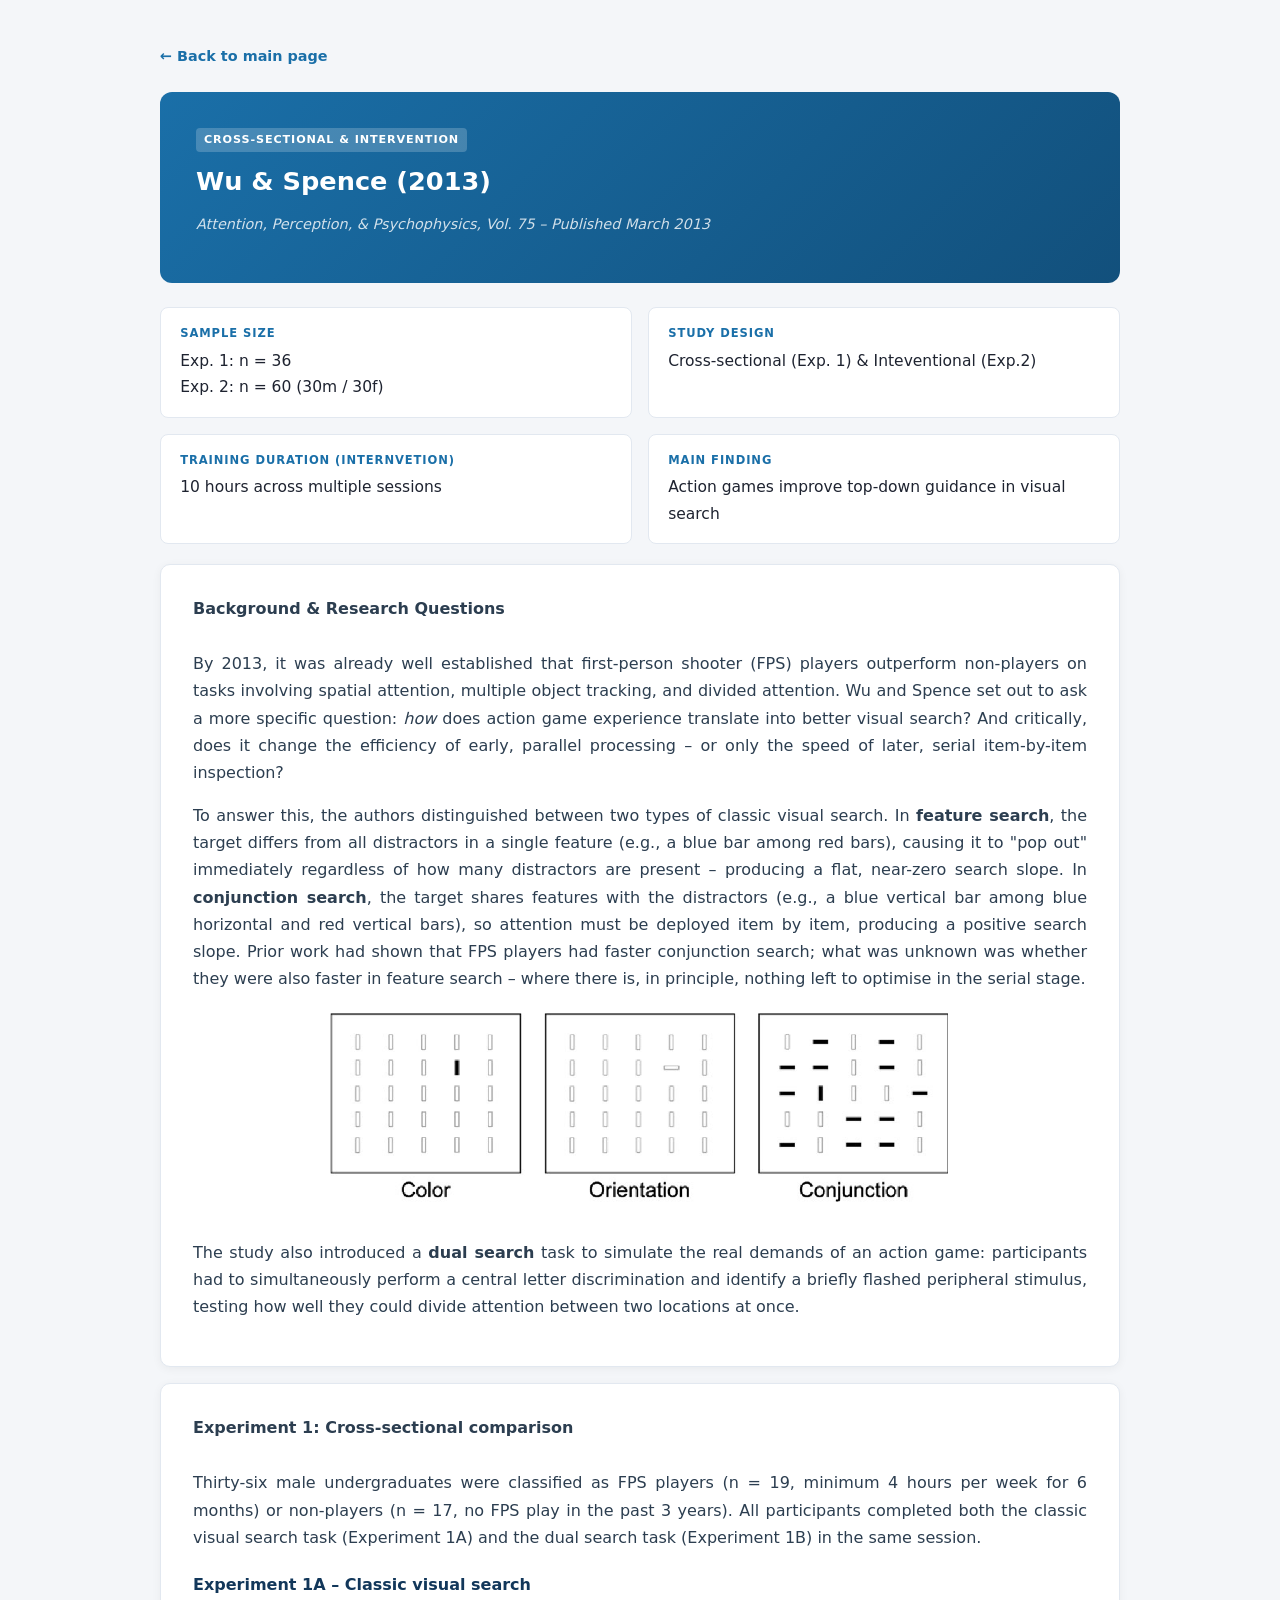
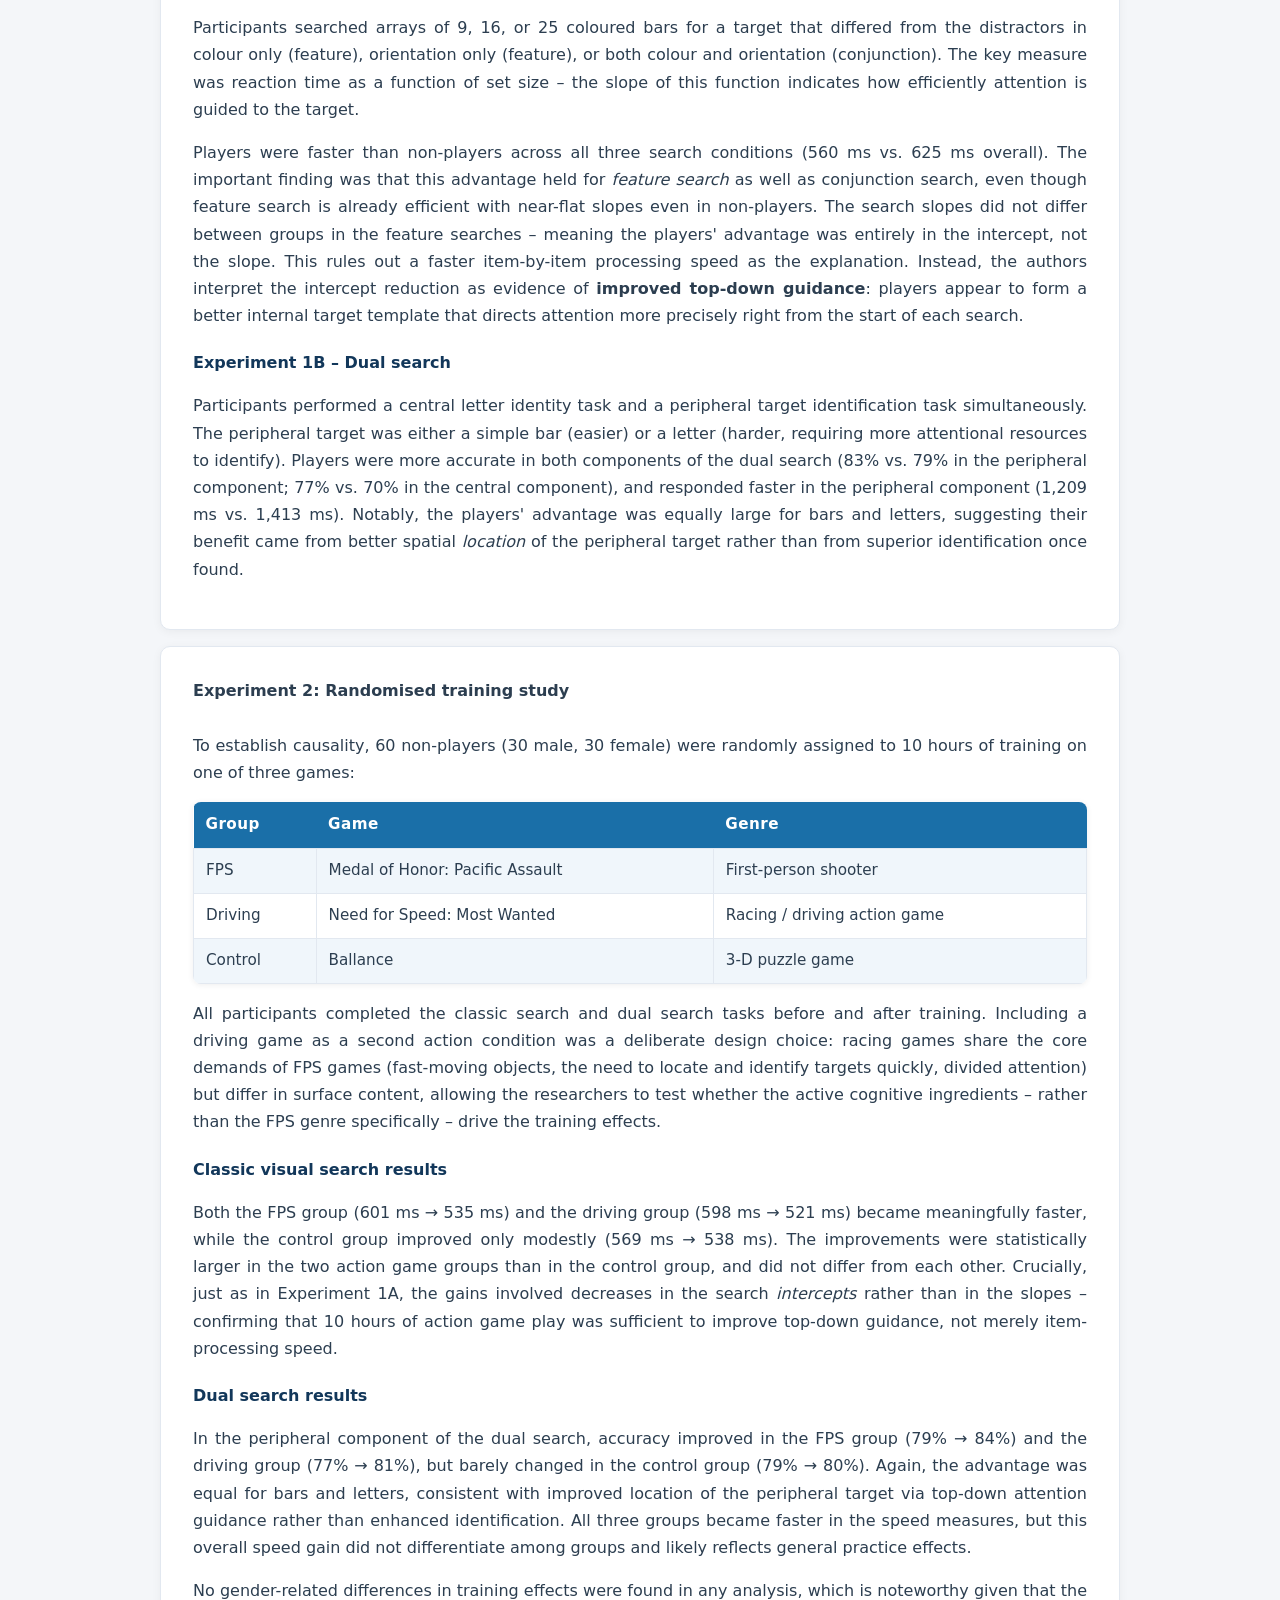
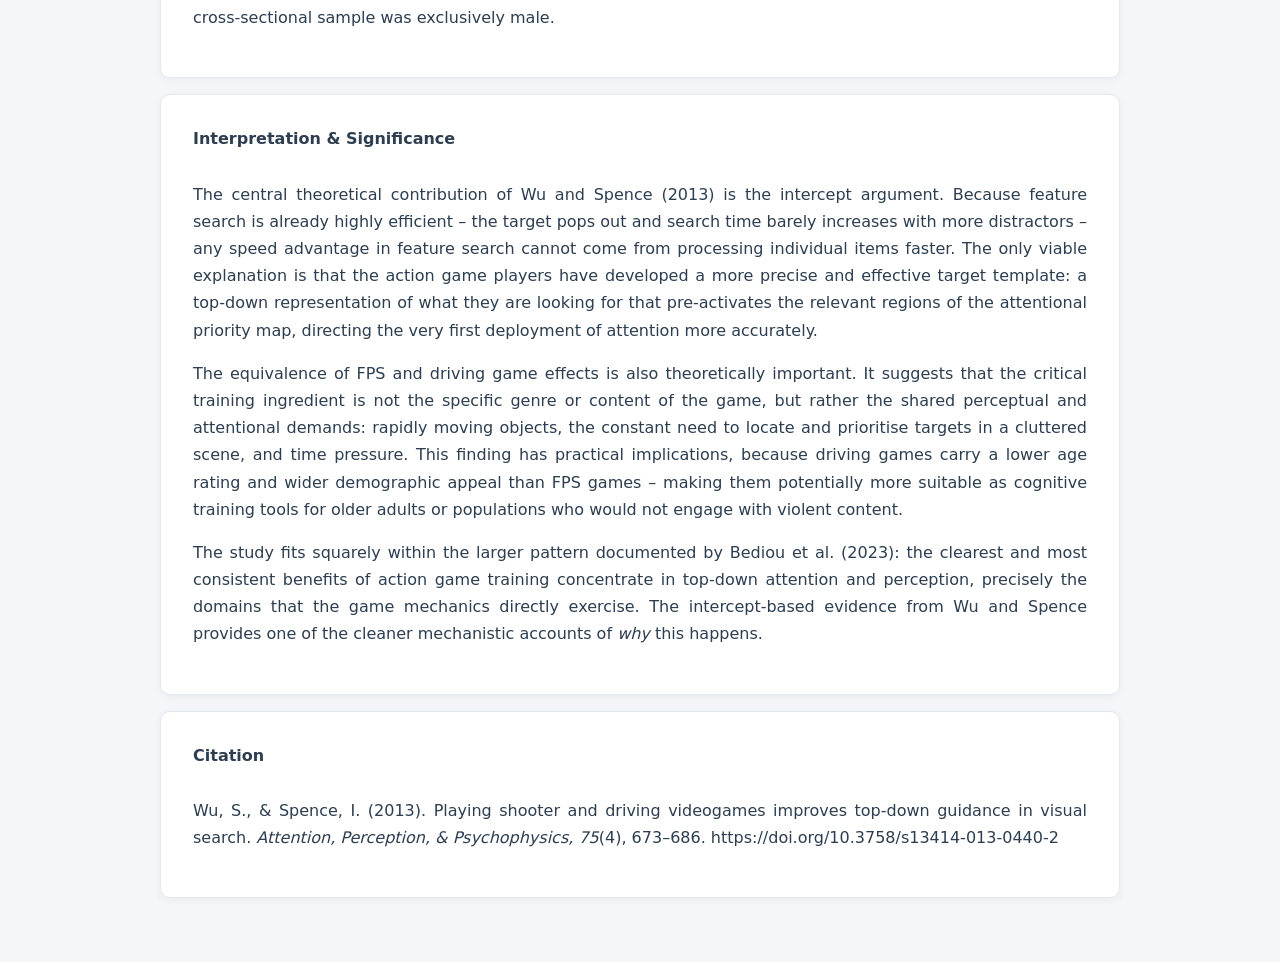
==== study_wu2013.html @ 322a61de "added first study & reference" ====
<!DOCTYPE html>
<html>
<head>
  <title>Wu & Spence (2013) – Study Detail</title>
  <meta charset="utf-8">
  <meta name="viewport" content="width=device-width, initial-scale=1.0">
  <link rel="stylesheet" href="style.css">
  <style>
    .backLink {
      display: inline-flex;
      align-items: center;
      gap: 6px;
      font-size: 0.9rem;
      font-weight: 600;
      color: #1a6fa8;
      text-decoration: none;
      margin-bottom: 1.5rem;
    }
    .backLink:hover { text-decoration: underline; }

    .studyHero {
      background: linear-gradient(135deg, #1a6fa8 0%, #12507c 100%);
      color: white;
      border-radius: 12px;
      padding: 2rem 2.25rem;
      margin-bottom: 1.5rem;
    }
    .studyHero .studyCardTag {
      background: rgba(255,255,255,0.2);
      color: white;
      margin-bottom: 0.75rem;
    }
    .studyHero h1 {
      color: white;
      font-style: normal;
      font-size: 1.6rem;
      margin: 0 0 0.4rem;
      text-align: left;
    }
    .studyHero .heroMeta {
      font-size: 0.9rem;
      opacity: 0.8;
      font-style: italic;
    }

    .detailGrid {
      display: grid;
      grid-template-columns: 1fr 1fr;
      gap: 1rem;
      margin-bottom: 1.25rem;
    }
    .detailItem {
      background: #fff;
      border: 1px solid #e2e8f0;
      border-radius: 8px;
      padding: 1rem 1.2rem;
    }
    .detailLabel {
      font-size: 0.72rem;
      font-weight: 700;
      text-transform: uppercase;
      letter-spacing: 0.08em;
      color: #1a6fa8;
      margin-bottom: 4px;
    }
    .detailValue {
      font-size: 0.97rem;
      color: #1e2330;
      font-weight: 500;
    }

    @media (max-width: 600px) {
      .detailGrid { grid-template-columns: 1fr; }
    }
  </style>
</head>
<body>
<div class="generalRules" style="padding-top: 24px;">

  <a href="index.html" class="backLink">← Back to main page</a>

  <div class="studyHero">
    <div class="studyCardTag">Cross-sectional & Intervention</div>
    <h1>Wu & Spence (2013)</h1>
    <p class="heroMeta">Attention, Perception, & Psychophysics, Vol. 75 – Published March 2013</p>
  </div>

  <div class="detailGrid">
    <div class="detailItem">
      <div class="detailLabel">Sample size</div>
      <div class="detailValue">Exp. 1: n = 36<br>Exp. 2: n = 60 (30m / 30f)</div>
    </div>
    <div class="detailItem">
      <div class="detailLabel">Study design</div>
      <div class="detailValue">Cross-sectional (Exp. 1) & Inteventional (Exp.2)</div>
    </div>
    <div class="detailItem">
      <div class="detailLabel">Training duration (Internvetion)</div>
      <div class="detailValue">10 hours across multiple sessions</div>
    </div>
    <div class="detailItem">
      <div class="detailLabel">Main finding</div>
      <div class="detailValue">Action games improve top-down guidance in visual search</div>
    </div>
  </div>

  <div class="sectionTextBox">
    <div class="sectionText">
      <b>Background & Research Questions</b>
    </div>
    <div class="sectionText">
      <p>
        By 2013, it was already well established that first-person shooter (FPS) players outperform
        non-players on tasks involving spatial attention, multiple object tracking, and divided
        attention. Wu and Spence set out to ask a more specific question: <em>how</em> does
        action game experience translate into better visual search? And critically, does it change
        the efficiency of early, parallel processing – or only the speed of later, serial
        item-by-item inspection?
      </p>
      <p>
        To answer this, the authors distinguished between two types of classic visual search.
        In <b>feature search</b>, the target differs from all distractors in a single
        feature (e.g., a blue bar among red bars), causing it to "pop out" immediately regardless
        of how many distractors are present – producing a flat, near-zero search slope. In
        <b>conjunction search</b>, the target shares features with the distractors
        (e.g., a blue vertical bar among blue horizontal and red vertical bars), so attention
        must be deployed item by item, producing a positive search slope. Prior work had shown
        that FPS players had faster conjunction search; what was unknown was whether they were
        also faster in feature search – where there is, in principle, nothing left to optimise
        in the serial stage.
      </p>
      <div class="titleImage"><img src="images/study1_task.png", style="max-width: 70%;"></div>
      
      <p>
        The study also introduced a <b>dual search</b> task to simulate the real
        demands of an action game: participants had to simultaneously perform a central letter
        discrimination and identify a briefly flashed peripheral stimulus, testing how well they
        could divide attention between two locations at once.
      </p>
    </div>
  </div>

  <div class="sectionTextBox">
    <div class="sectionText">
      <b>Experiment 1: Cross-sectional comparison</b>
    </div>
    <div class="sectionText">
      <p>
        Thirty-six male undergraduates were classified as FPS players (n = 19, minimum 4 hours
        per week for 6 months) or non-players (n = 17, no FPS play in the past 3 years). All
        participants completed both the classic visual search task (Experiment 1A) and the dual
        search task (Experiment 1B) in the same session.
      </p>
      <h4>Experiment 1A – Classic visual search</h4>
      <p>
        Participants searched arrays of 9, 16, or 25 coloured bars for a target that differed
        from the distractors in colour only (feature), orientation only (feature), or both colour
        and orientation (conjunction). The key measure was reaction time as a function of set
        size – the slope of this function indicates how efficiently attention is guided to the
        target.
      </p>
      <p>
        Players were faster than non-players across all three search conditions (560 ms vs.
        625 ms overall). The important finding was that this advantage held for <em>feature
        search</em> as well as conjunction search, even though feature search is already
        efficient with near-flat slopes even in non-players. The search slopes did not differ
        between groups in the feature searches – meaning the players' advantage was entirely in
        the intercept, not the slope. This rules out a faster item-by-item processing speed as
        the explanation. Instead, the authors interpret the intercept reduction as evidence of
        <b>improved top-down guidance</b>: players appear to form a better internal
        target template that directs attention more precisely right from the start of each search.
      </p>
      <h4>Experiment 1B – Dual search</h4>
      <p>
        Participants performed a central letter identity task and a peripheral target identification
        task simultaneously. The peripheral target was either a simple bar (easier) or a letter
        (harder, requiring more attentional resources to identify). Players were more accurate
        in both components of the dual search (83% vs. 79% in the peripheral component; 77%
        vs. 70% in the central component), and responded faster in the peripheral component
        (1,209 ms vs. 1,413 ms). Notably, the players' advantage was equally large for bars
        and letters, suggesting their benefit came from better spatial <em>location</em> of
        the peripheral target rather than from superior identification once found.
      </p>
    </div>
  </div>

  <div class="sectionTextBox">
    <div class="sectionText">
      <b>Experiment 2: Randomised training study</b>
    </div>
    <div class="sectionText">
      <p>
        To establish causality, 60 non-players (30 male, 30 female) were randomly assigned to
        10 hours of training on one of three games:
      </p>
      <table>
        <tr>
          <th>Group</th>
          <th>Game</th>
          <th>Genre</th>
        </tr>
        <tr>
          <td>FPS</td>
          <td>Medal of Honor: Pacific Assault</td>
          <td>First-person shooter</td>
        </tr>
        <tr>
          <td>Driving</td>
          <td>Need for Speed: Most Wanted</td>
          <td>Racing / driving action game</td>
        </tr>
        <tr>
          <td>Control</td>
          <td>Ballance</td>
          <td>3-D puzzle game</td>
        </tr>
      </table>
      <p>
        All participants completed the classic search and dual search tasks before and after
        training. Including a driving game as a second action condition was a deliberate design
        choice: racing games share the core demands of FPS games (fast-moving objects, the need
        to locate and identify targets quickly, divided attention) but differ in surface content,
        allowing the researchers to test whether the active cognitive ingredients – rather than
        the FPS genre specifically – drive the training effects.
      </p>
      <h4>Classic visual search results</h4>
      <p>
        Both the FPS group (601 ms → 535 ms) and the driving group (598 ms → 521 ms) became
        meaningfully faster, while the control group improved only modestly (569 ms → 538 ms).
        The improvements were statistically larger in the two action game groups than in the
        control group, and did not differ from each other. Crucially, just as in Experiment 1A,
        the gains involved decreases in the search <em>intercepts</em> rather than in the
        slopes – confirming that 10 hours of action game play was sufficient to improve top-down
        guidance, not merely item-processing speed.
      </p>
      <h4>Dual search results</h4>
      <p>
        In the peripheral component of the dual search, accuracy improved in the FPS group
        (79% → 84%) and the driving group (77% → 81%), but barely changed in the control
        group (79% → 80%). Again, the advantage was equal for bars and letters, consistent
        with improved location of the peripheral target via top-down attention guidance rather
        than enhanced identification. All three groups became faster in the speed measures,
        but this overall speed gain did not differentiate among groups and likely reflects
        general practice effects.
      </p>
      <p>
        No gender-related differences in training effects were found in any analysis, which
        is noteworthy given that the cross-sectional sample was exclusively male.
      </p>
    </div>
  </div>

 

  <div class="sectionTextBox">
    <div class="sectionText">
      <b>Interpretation & Significance</b>
    </div>
    <div class="sectionText">
      <p>
        The central theoretical contribution of Wu and Spence (2013) is the intercept argument.
        Because feature search is already highly efficient – the target pops out and search time
        barely increases with more distractors – any speed advantage in feature search cannot
        come from processing individual items faster. The only viable explanation is that the
        action game players have developed a more precise and effective target
        template: a top-down representation of what they are looking for that
        pre-activates the relevant regions of the attentional priority map, directing the
        very first deployment of attention more accurately.
      </p>
      <p>
        The equivalence of FPS and driving game effects is also theoretically important. It
        suggests that the critical training ingredient is not the specific genre or content of
        the game, but rather the shared perceptual and attentional demands: rapidly moving
        objects, the constant need to locate and prioritise targets in a cluttered scene, and
        time pressure. This finding has practical implications, because driving games carry a
        lower age rating and wider demographic appeal than FPS games – making them potentially
        more suitable as cognitive training tools for older adults or populations who would not
        engage with violent content.
      </p>
      <p>
        The study fits squarely within the larger pattern documented by Bediou et al. (2023):
        the clearest and most consistent benefits of action game training concentrate in
        top-down attention and perception, precisely the domains that the game mechanics
        directly exercise. The intercept-based evidence from Wu and Spence provides one of
        the cleaner mechanistic accounts of <em>why</em> this happens.
      </p>
    </div>
  </div>

  <div class="sectionTextBox">
    <div class="sectionText">
      <b>Citation</b>
    </div>
    <div class="sectionText">
      <p>
      Wu, S., & Spence, I. (2013). Playing shooter and driving videogames improves top-down guidance in visual search.
      <em>Attention, Perception, & Psychophysics, 75</em>(4), 673–686. https://doi.org/10.3758/s13414-013-0440-2
      </p>
    </div>
  </div>

</div>
</body>
</html>
---- style.css ----
/* ── Base & layout ──────────────────────────────────────────────── */
*, *::before, *::after {
  box-sizing: border-box;
}

body {
  background-color: #f4f6f9;
  margin: 0;
  padding: 20px 16px 48px;
}

.generalRules {
  font-family: 'Segoe UI', system-ui, sans-serif;
  display: flex;
  flex-direction: column;
  max-width: 960px;
  margin: auto;
  color: #1e2330;
  line-height: 1.7;
}

/* ── Headings ───────────────────────────────────────────────────── */
h1 {
  text-align: center;
  font-style: italic;
  font-size: 1.75rem;
  font-weight: 700;
  color: #12375a;
  margin: 0 0 1.5rem;
  line-height: 1.35;
}

h2 {
  text-align: left;
  font-size: 0.8rem;
  font-weight: 700;
  color: #1a6fa8;
  text-transform: uppercase;
  letter-spacing: 0.1em;
  border-bottom: 2px solid #1a6fa8;
  padding-bottom: 8px;
  margin: 0 0 1.5rem;
}

h4 {
  color: #12375a;
  margin: 1.25rem 0 0.4rem;
}

/* ── Images ─────────────────────────────────────────────────────── */
img {
  max-width: 100%;
  border-radius: 8px;
}

.titleImage {
  text-align: center;
  flex-basis: 40%;
  margin-bottom: 24px;
}

/* ── Title intro box ────────────────────────────────────────────── */
.titleTextContent {
  background: #fff;
  border-left: 5px solid #1a6fa8;
  border-radius: 0 8px 8px 0;
  box-shadow: 0 2px 8px rgba(0,0,0,0.07);
  margin-bottom: 28px;
  overflow: hidden;
}

.titleText {
  text-align: justify;
  font-size: 1rem;
  padding: 18px 22px;
  font-weight: 500;
  color: #2c3e50;
}

/* ── Section header ─────────────────────────────────────────────── */
.sectionHeader {
  padding-top: 24px;
  text-align: left;
  font-size: 1.9rem;
  font-weight: 600;
  color: #1a6fa8;
  line-height: 1.3;
  margin-bottom: 4px;
}

.horizontalLine {
  width: 100%;
  border-top: 3px solid #1a6fa8;
  opacity: 0.25;
  margin: 12px 0 16px;
}

/* ── Content cards ──────────────────────────────────────────────── */
.sectionTextBox {
  background: #fff;
  border: 1px solid #e2e8f0;
  border-radius: 10px;
  padding: 1.5rem 1.75rem;
  margin-bottom: 16px;
  box-shadow: 0 2px 10px rgba(0,0,0,0.05);
  transition: box-shadow 0.2s;
}

.sectionTextBox:hover {
  box-shadow: 0 4px 18px rgba(0,0,0,0.09);
}

.sectionText {
  text-align: justify;
  font-size: 1rem;
  padding: 6px 4px;
  font-weight: normal;
  color: #2c3e50;
}

/* ── Summary grid ───────────────────────────────────────────────── */
.summaryBox {
  display: grid;
  grid-template-columns: 1fr 1fr;
  gap: 2rem;
}

.summaryHeading {
  font-weight: 700;
  color: #12375a;
  margin: 0 0 4px;
  font-size: 0.95rem;
  text-transform: uppercase;
  letter-spacing: 0.04em;
}

.summaryText {
  color: #4a5568;
  margin: 0 0 1.25rem;
  font-size: 0.97rem;
}

/* ── Download banner ────────────────────────────────────────────── */
.downloadContainer {
  background: linear-gradient(135deg, #1a6fa8 0%, #12507c 100%);
  align-self: center;
  text-align: center;
  border-radius: 12px;
  padding: 28px 24px;
  width: 80%;
  color: white;
  font-size: 1.5rem;
  font-weight: 700;
  margin: 8px 0 24px;
  box-shadow: 0 4px 16px rgba(26,111,168,0.35);
}

.downloadbutton {
  background-color: transparent;
  border: 2px solid rgba(255,255,255,0.8);
  color: white;
  height: 48px;
  width: 44%;
  cursor: pointer;
  font-size: 1rem;
  font-weight: 600;
  border-radius: 8px;
  margin-top: 14px;
  letter-spacing: 0.04em;
  transition: background-color 0.18s, border-color 0.18s;
}

.downloadbutton:hover {
  background-color: rgba(255,255,255,0.15);
  border-color: white;
}

/* ── Table ──────────────────────────────────────────────────────── */
table {
  font-family: inherit;
  border-collapse: collapse;
  width: 100%;
  margin: 1rem 0;
  font-size: 0.95rem;
  border-radius: 8px;
  overflow: hidden;
  box-shadow: 0 1px 6px rgba(0,0,0,0.07);
}

th {
  background-color: #1a6fa8;
  color: #fff;
  text-align: left;
  padding: 10px 12px;
  font-weight: 600;
  letter-spacing: 0.03em;
}

td {
  border: 1px solid #e2e8f0;
  text-align: left;
  padding: 9px 12px;
  color: #2c3e50;
}

tr:nth-child(even) td {
  background-color: #f0f6fb;
}

tr:hover td {
  background-color: #e6f0fa;
}

/* ── Study cards grid ───────────────────────────────────────────── */
.studyCardsGrid {
  display: grid;
  grid-template-columns: repeat(3, 1fr);
  gap: 1.25rem;
  margin-top: 1rem;
}

.studyCard {
  display: flex;
  flex-direction: column;
  background: #f8fafd;
  border: 1px solid #d0e4f5;
  border-top: 4px solid #1a6fa8;
  border-radius: 10px;
  padding: 1.2rem 1.1rem 1rem;
  text-decoration: none;
  color: inherit;
  transition: transform 0.18s, box-shadow 0.18s, border-top-color 0.18s;
  cursor: pointer;
}

.studyCard:hover {
  transform: translateY(-4px);
  box-shadow: 0 8px 24px rgba(26,111,168,0.15);
  border-top-color: #12507c;
}

.studyCardTag {
  display: inline-block;
  font-size: 0.7rem;
  font-weight: 700;
  text-transform: uppercase;
  letter-spacing: 0.08em;
  color: #1a6fa8;
  background: #dceefa;
  border-radius: 4px;
  padding: 2px 8px;
  margin-bottom: 0.6rem;
  align-self: flex-start;
}

.studyCardTitle {
  font-size: 1rem;
  font-weight: 700;
  color: #12375a;
  margin-bottom: 0.2rem;
}

.studyCardMeta {
  font-size: 0.8rem;
  color: #7a90a8;
  margin-bottom: 0.75rem;
  font-style: italic;
}

.studyCardDesc {
  font-size: 0.9rem;
  color: #3a4a5c;
  line-height: 1.6;
  flex-grow: 1;
  margin: 0 0 1rem;
}

.studyCardLink {
  font-size: 0.85rem;
  font-weight: 600;
  color: #1a6fa8;
  margin-top: auto;
  letter-spacing: 0.02em;
}

.studyCard:hover .studyCardLink {
  color: #12507c;
  text-decoration: underline;
}

@media (max-width: 640px) {
  .studyCardsGrid {
    grid-template-columns: 1fr;
  }
}
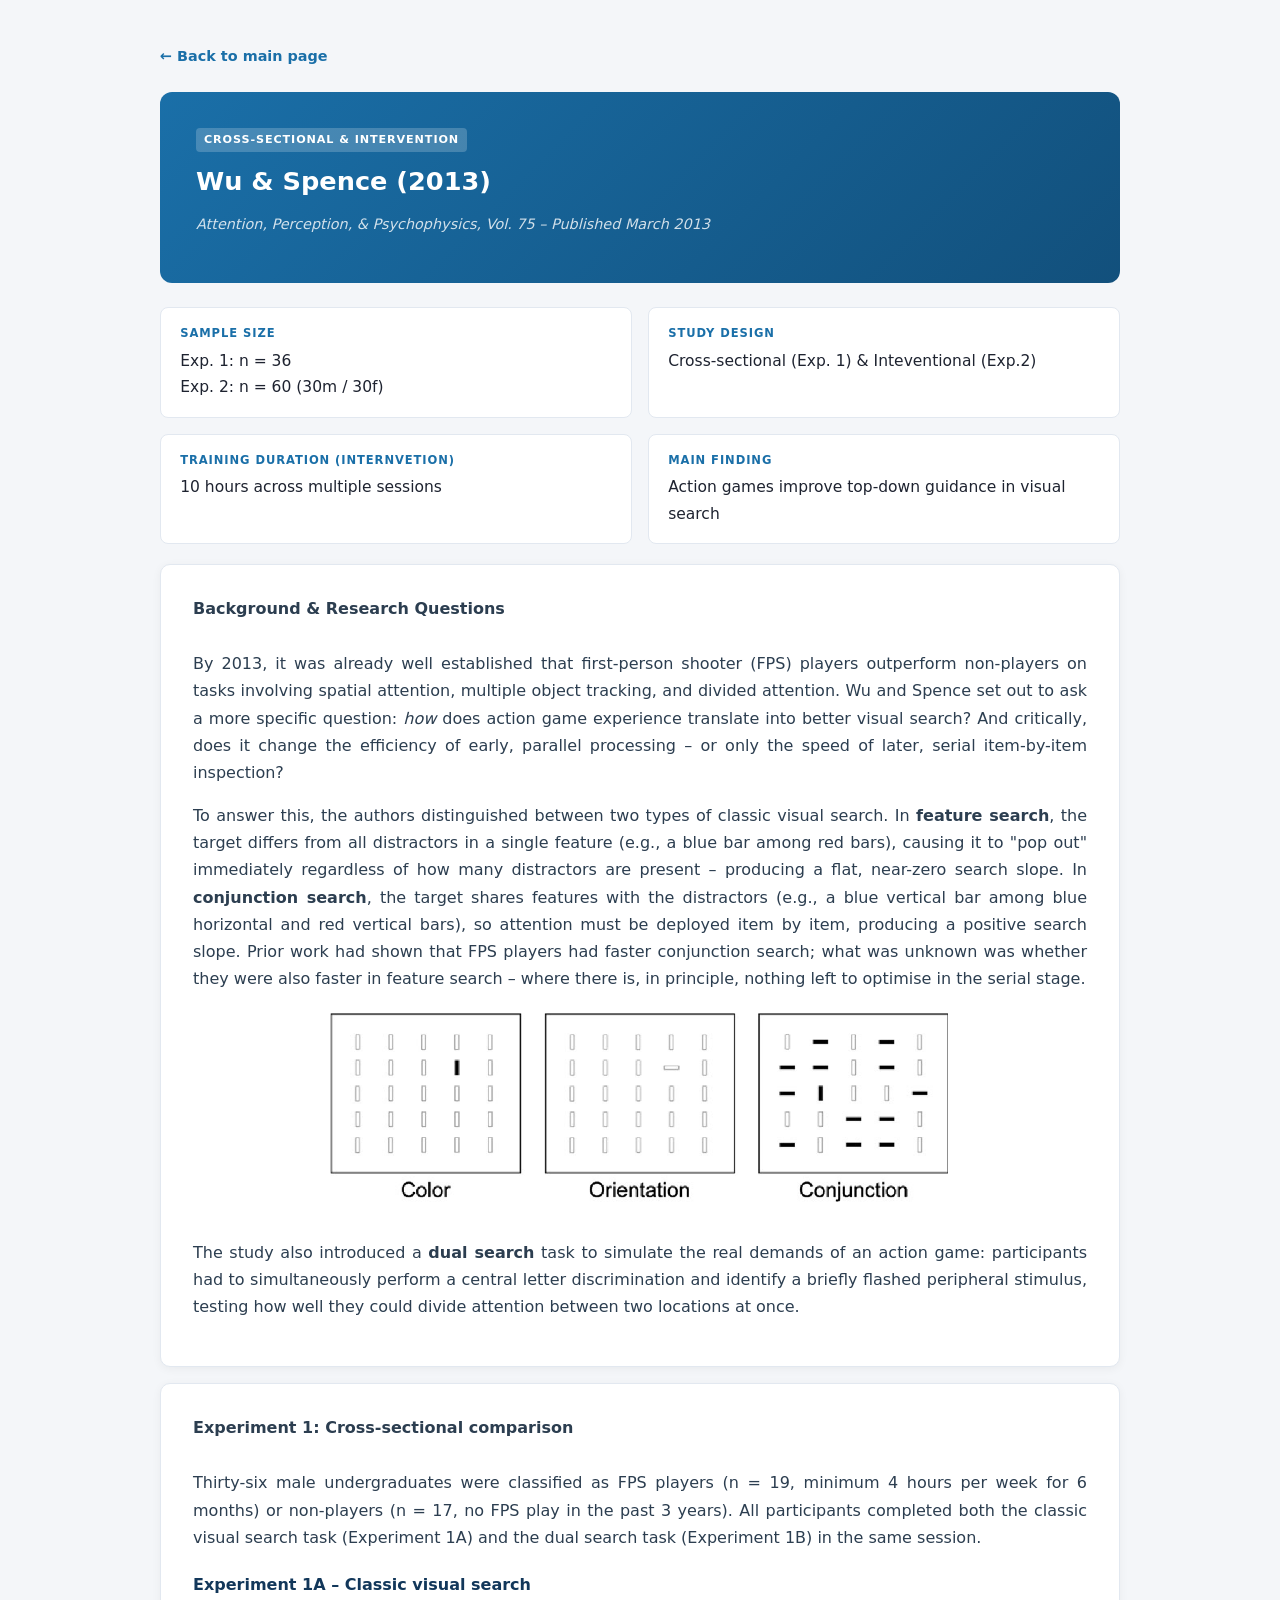
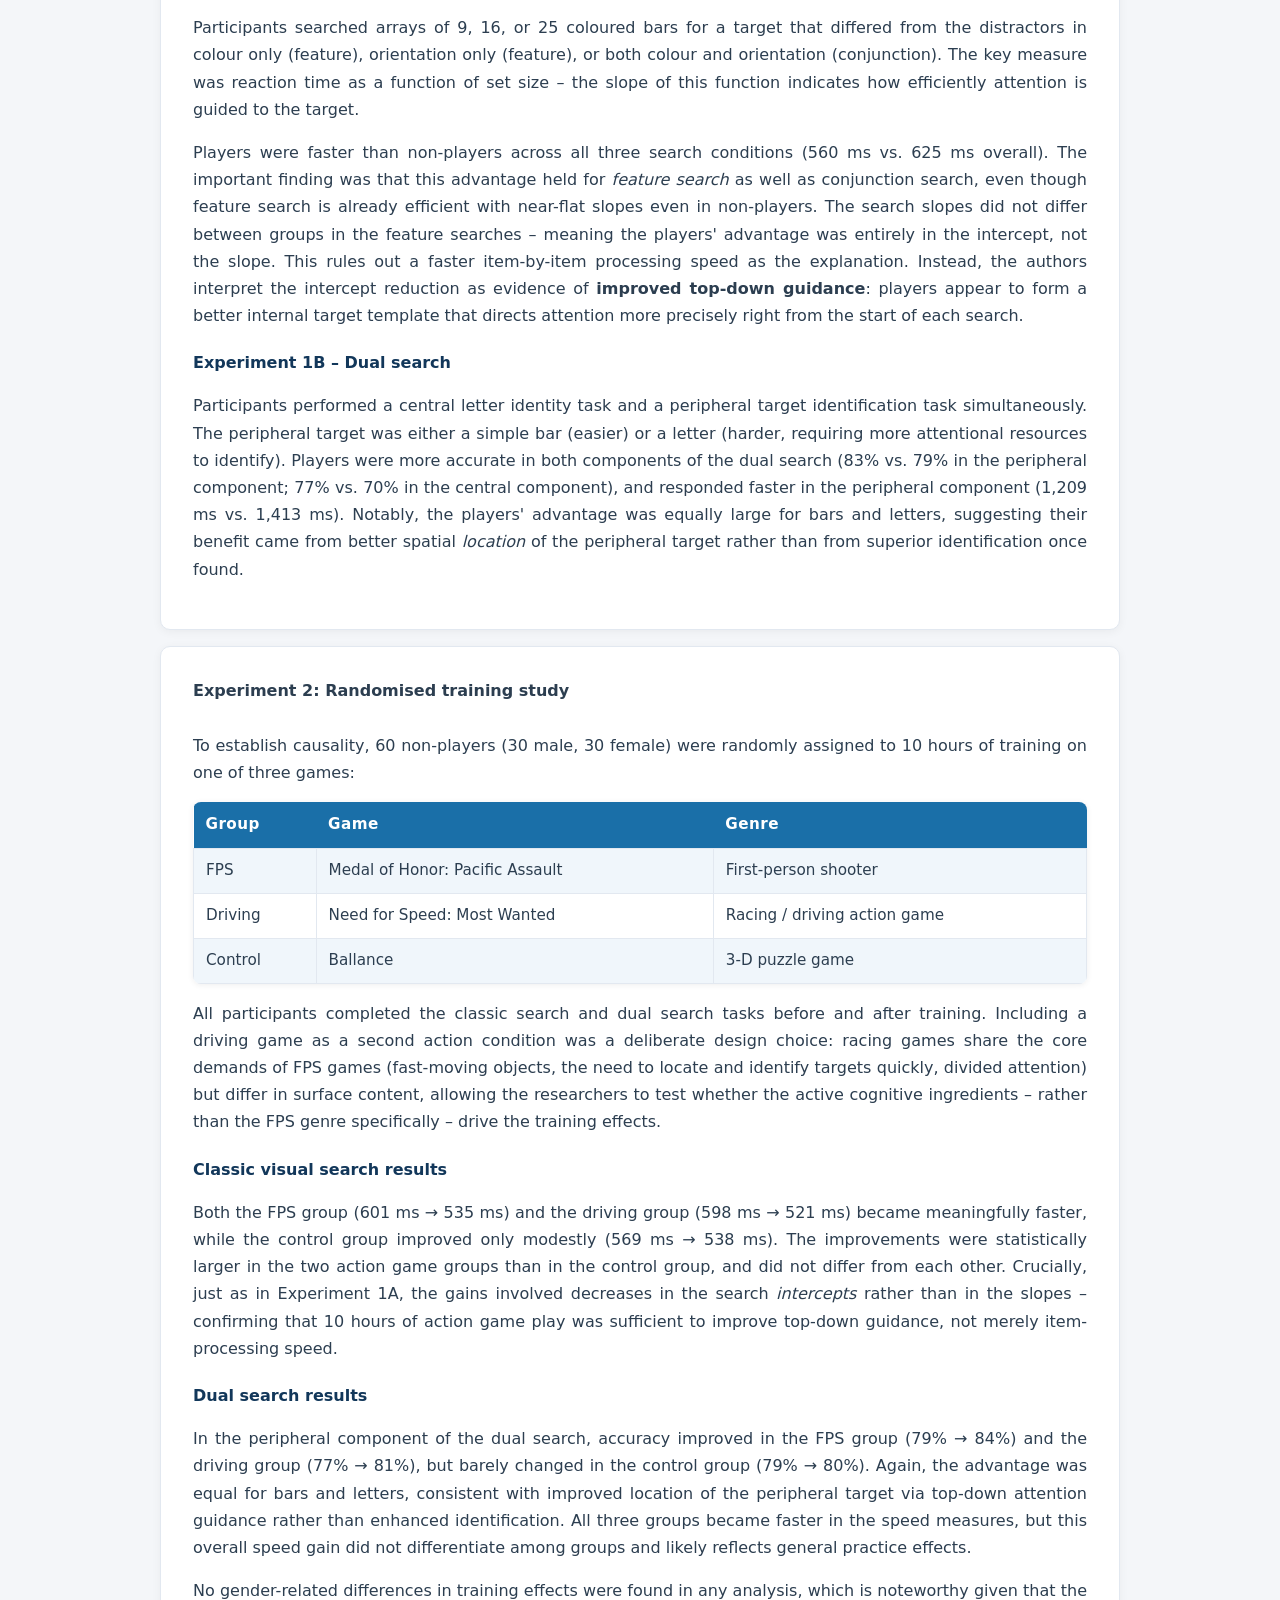
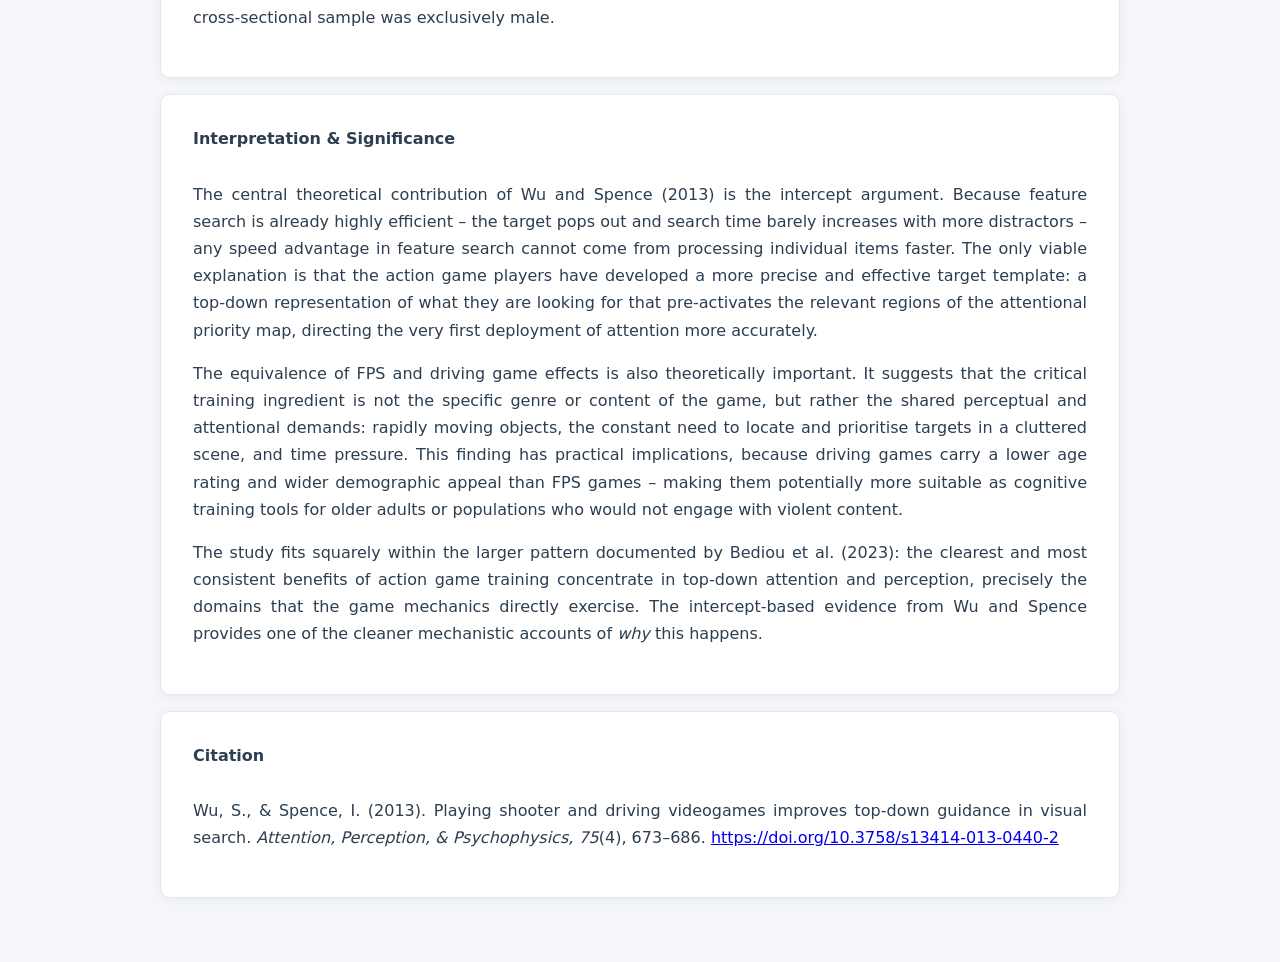
==== commit 3e1e2303: "small link change" ====
--- a/study_wu2013.html
+++ b/study_wu2013.html
@@ -294,7 +294,7 @@
     <div class="sectionText">
       <p>
       Wu, S., & Spence, I. (2013). Playing shooter and driving videogames improves top-down guidance in visual search.
-      <em>Attention, Perception, & Psychophysics, 75</em>(4), 673–686. https://doi.org/10.3758/s13414-013-0440-2
+    <em>Attention, Perception, & Psychophysics, 75</em>(4), 673–686. <a href="https://doi.org/10.3758/s13414-013-0440-2">https://doi.org/10.3758/s13414-013-0440-2</a>
       </p>
     </div>
   </div>
